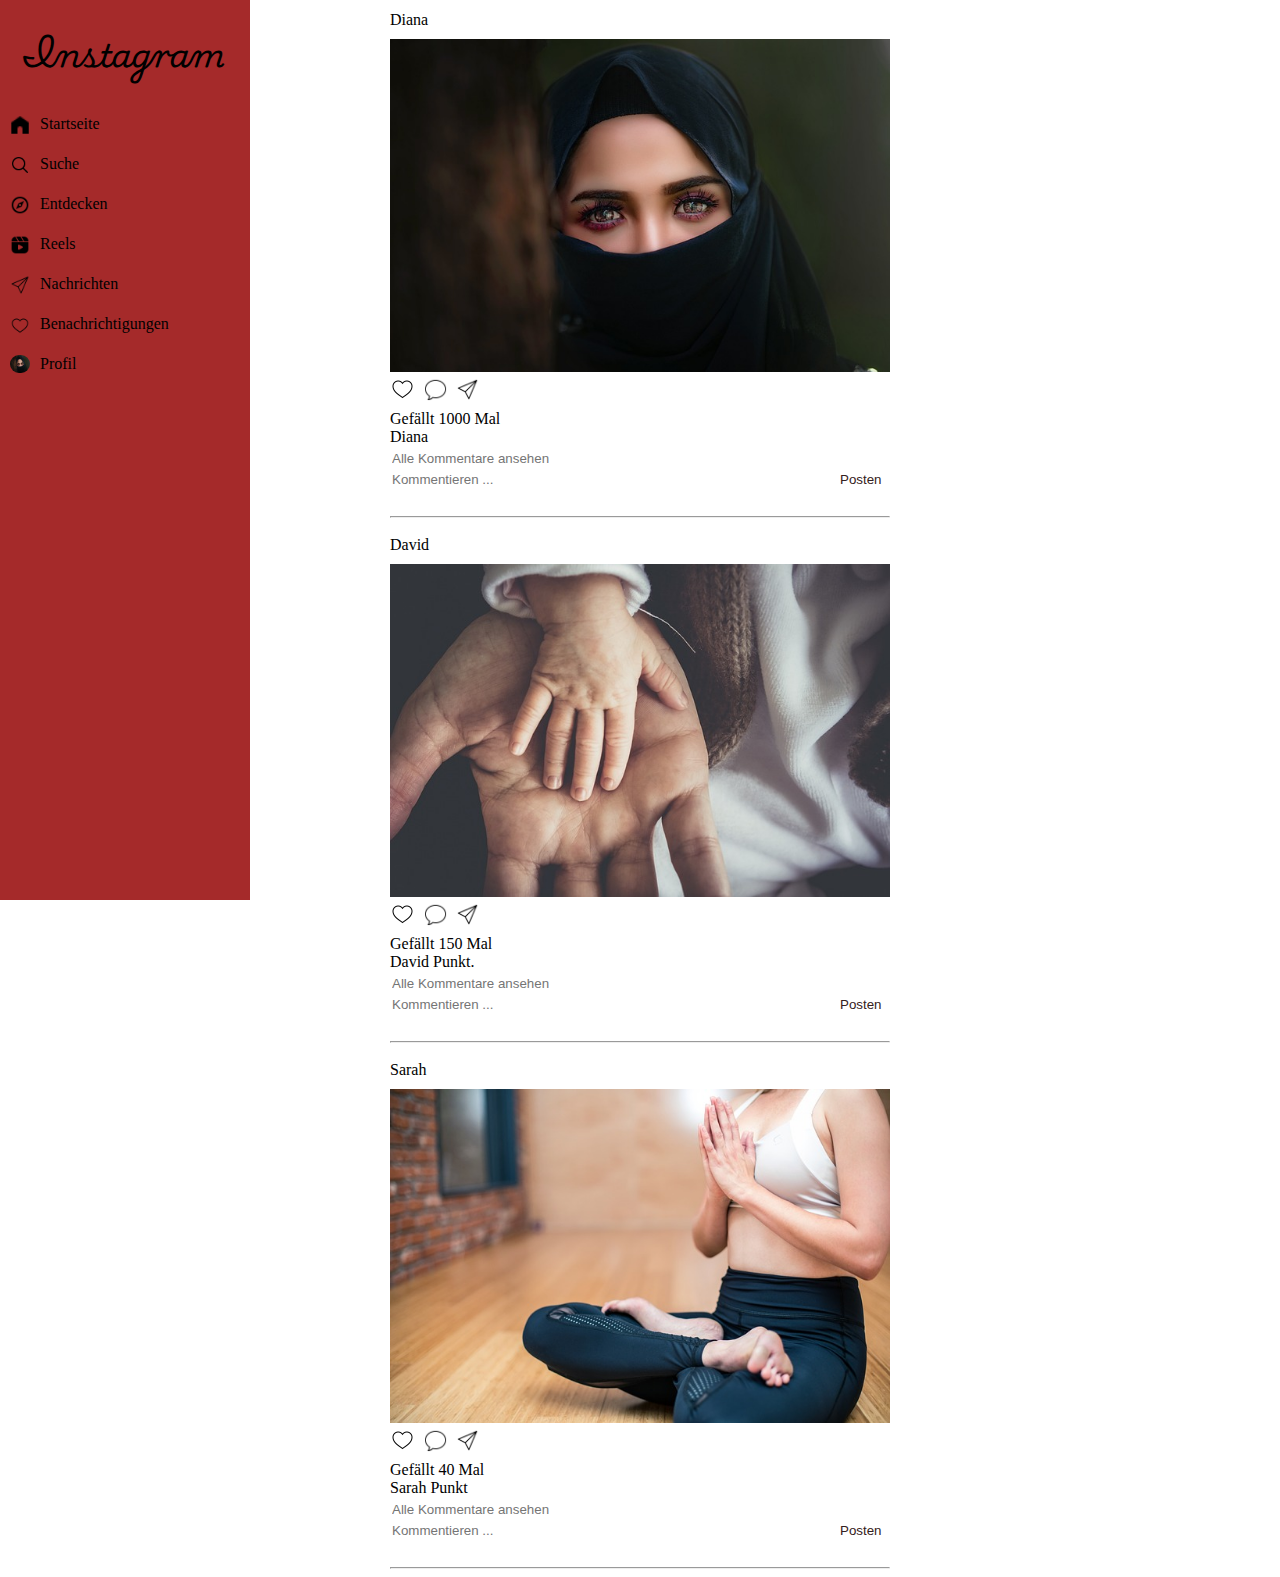
==== index.html @ 9caf6a81 "first commit" ====
<!DOCTYPE html>
<html lang="en">
  <head>
    <meta charset="UTF-8" />
    <meta name="viewport" content="width=device-width, initial-scale=1.0" />
    <title>Instagram</title>
    <link rel="icon" type="image/x-icon" href="./img/instagram.png" />
    <link rel="preconnect" href="https://fonts.googleapis.com" />
    <link rel="preconnect" href="https://fonts.gstatic.com" crossorigin />
    <link
      href="https://fonts.googleapis.com/css2?family=Playwrite+MX:wght@100..400&display=swap"
      rel="stylesheet"
    />
    <link rel="stylesheet" href="style.css" />
    <script src="script.js"></script>
  </head>
  <body onload="render()">
    <!-- <div w3-include-html="templats/sidebar.html"></div> -->
    <div class="sidebar">
      <div>
        <h1>Instagram</h1>
        <a href="#"><img class="icons" src="img/home.png" /> Startseite</a>
        <a href="#"><img class="icons" src="img/search.png" />Suche</a>
        <a href="#"><img class="icons" src="img/compass.png" />Entdecken</a>
        <a href="#"><img class="icons" src="img/reels.png" />Reels</a>
        <a href="#"><img class="icons" src="img/icon-sent.png" />Nachrichten</a>
        <a href="#"
          ><img class="icons" src="img/herz-icon.png" />Benachrichtigungen</a
        >
        <a href="#"><img class="icons hijab" src="img/hijab.jpg" />Profil</a>
      </div>
    </div>
    <div class="main-container">
      <div id="content"></div>
    </div>
  </body>
</html>
---- style.css ----
/* .first-section {
  position: relative;
  width: 100%;
  max-width: 650px;
} */
body {
  margin: 0;
}
.main-container {
  display: flex;
  justify-content: center;
}
#header {
  display: flex;
  gap: 10px;
}
#content {
  display: flex;
  flex-direction: column;
  align-items: center;
  padding: 1px 16px;
  height: 1000px;
}
.name {
  padding-top: 10px;
  padding-bottom: 10px;
}
.image {
  width: 500px;
  max-width: 100%;
}
.heart-icon {
  height: 25px;
  padding-bottom: 5px;
  cursor: pointer;
}
.icon {
  height: 23px;
  padding-bottom: 5px;
  padding-left: 5px;
  cursor: pointer;
}
input {
  width: 88%;
  padding-top: 5px;
  border: none;
  outline: none;
}
.postbutton {
  cursor: pointer;
  margin-bottom: 20px;
  border: none;
  color: #342020;
  background-color: white;
}
/* .seperator {
  margin-top: 0;
  border-style: solid;
  border-color: gainsboro;
  border-width: 0.5px;
  margin-inline-end: 0;
  margin-inline-start: 250px;
  height: 100vh;
} */
.sidebar {
  margin: 0;
  padding: 0;
  width: 250px;
  position: fixed;
  background-color: brown;
  height: 100%;
  overflow: auto;
}
.sidebar a {
  display: block;
  color: black;
  padding: 10px;
  text-decoration: none;
  display: flex;
  text-align: center;
  gap: 10px;
}
h1 {
  margin-left: 20px;
  font-family: "Playwrite MX", cursive;
  font-optical-sizing: auto;
}
.icons {
  width: 20px;
}
.hijab {
  border-radius: 10px;
}
.seperator {
  border-right-style: solid;
  border-right-color: gainsboro;
  height: 100vh;
}
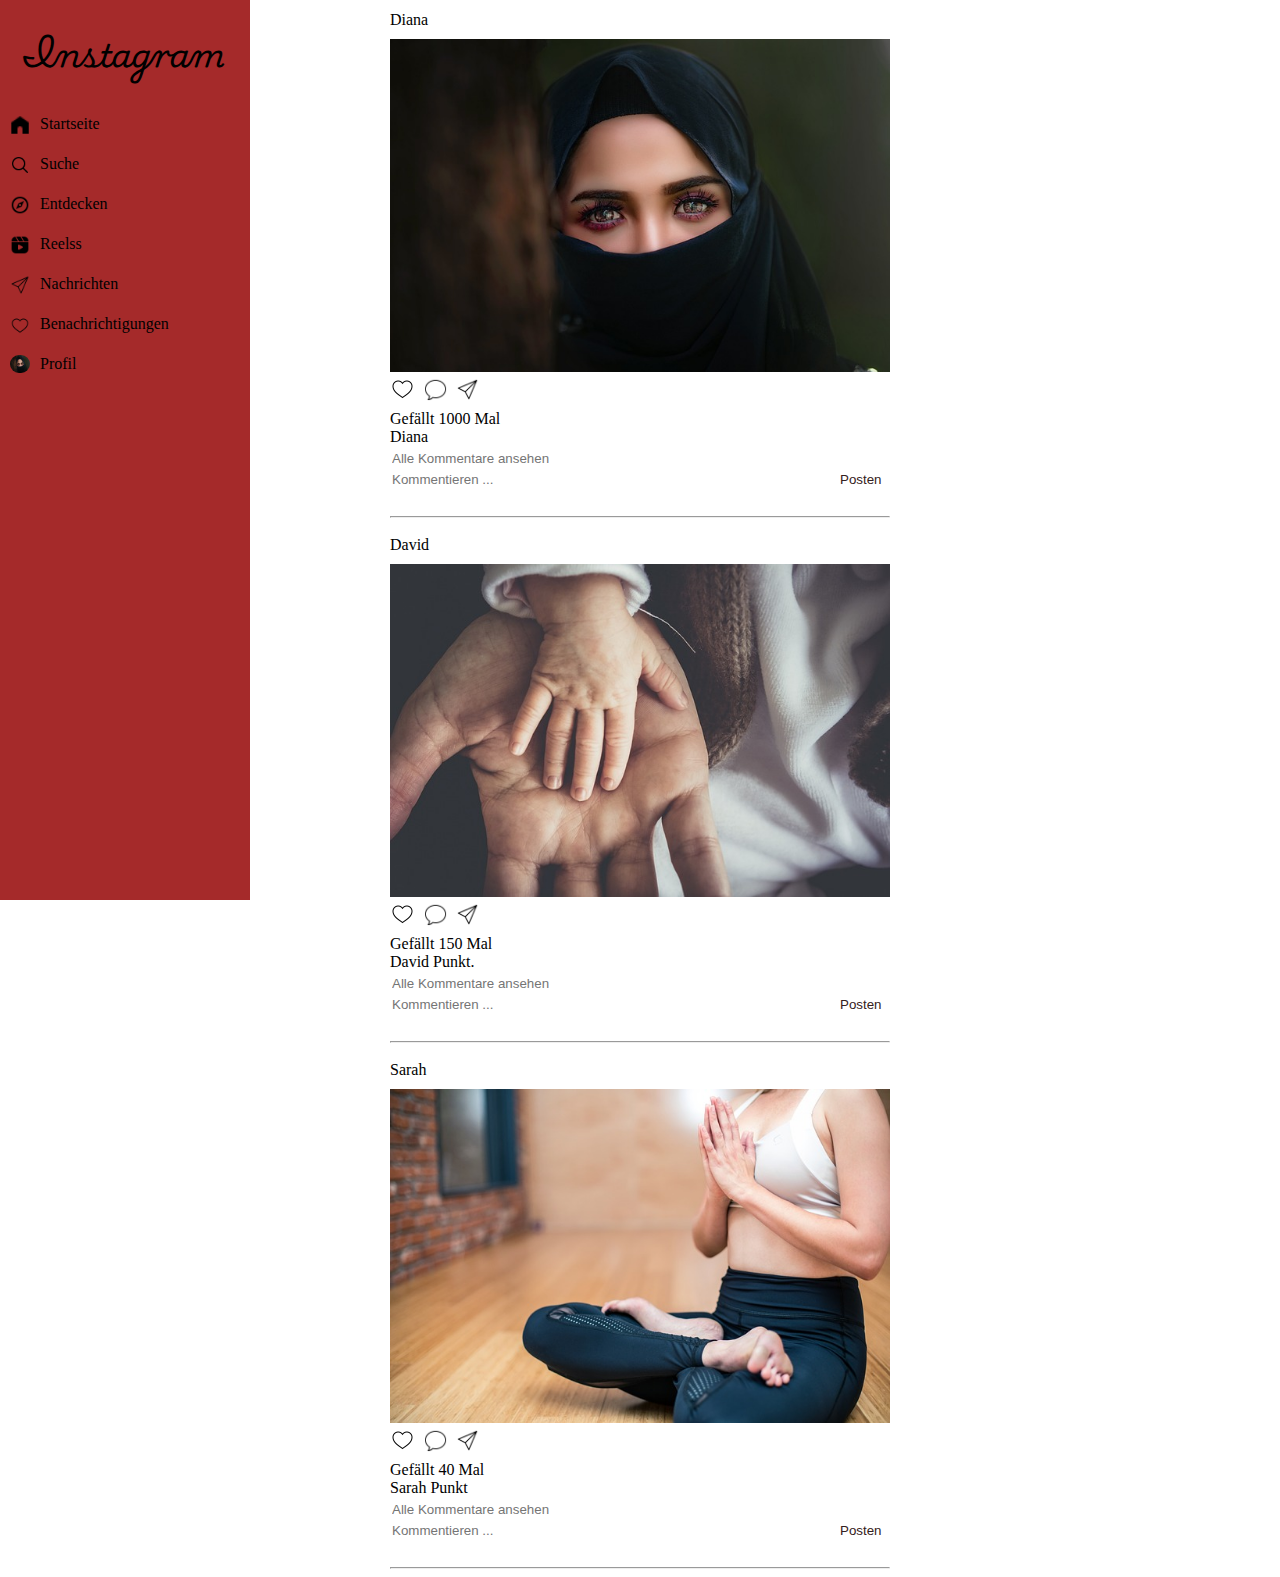
==== commit de266e2e: "neue Reelss" ====
--- a/index.html
+++ b/index.html
@@ -22,7 +22,7 @@
         <a href="#"><img class="icons" src="img/home.png" /> Startseite</a>
         <a href="#"><img class="icons" src="img/search.png" />Suche</a>
         <a href="#"><img class="icons" src="img/compass.png" />Entdecken</a>
-        <a href="#"><img class="icons" src="img/reels.png" />Reels</a>
+        <a href="#"><img class="icons" src="img/reels.png" />Reelss</a>
         <a href="#"><img class="icons" src="img/icon-sent.png" />Nachrichten</a>
         <a href="#"
           ><img class="icons" src="img/herz-icon.png" />Benachrichtigungen</a
